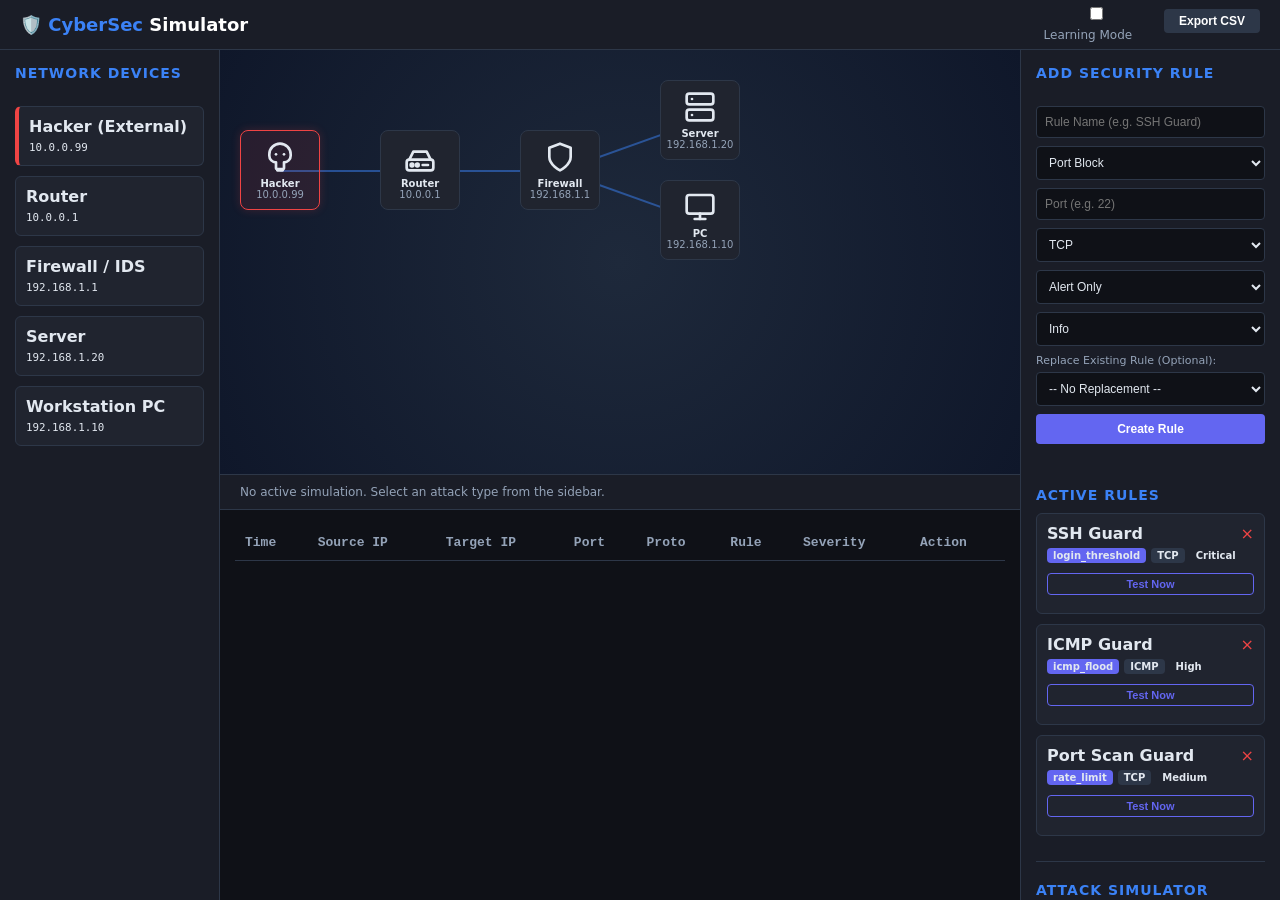
==== index.html @ 8f6ef449 "Initialize static Network Security Simulator for GitHub Pages" ====
<!DOCTYPE html>
<html lang="en">
<head>
    <meta charset="UTF-8">
    <meta name="viewport" content="width=device-width, initial-scale=1.0">
    <title>CyberSec Simulator | Network Security Dashboard</title>
    <link rel="stylesheet" href="style.css">
</head>
<body>
    <nav>
        <div style="font-weight: bold; font-size: 18px; color: var(--blue)">
            🛡️ CyberSec <span style="color:white">Simulator</span>
        </div>
        <div class="nav-actions">
            <label style="font-size: 12px; color: var(--muted)">
                <input type="checkbox" id="learn-mode"> Learning Mode
            </label>
            <button style="width: auto; padding: 5px 15px; background: var(--border)" onclick="exportCSV()">Export CSV</button>
        </div>
    </nav>

    <main>
        <!-- LEFT: Devices -->
        <aside class="sidebar">
            <div class="panel-title">Network Devices</div>
            <div id="device-list">
                <!-- Data populated via JS -->
                <div class="card" style="border-left: 4px solid var(--red)">
                    <strong>Hacker (External)</strong><br>
                    <small style="font-family: monospace">10.0.0.99</small>
                </div>
                <div class="card">
                    <strong>Router</strong><br>
                    <small style="font-family: monospace">10.0.0.1</small>
                </div>
                <div class="card">
                    <strong>Firewall / IDS</strong><br>
                    <small style="font-family: monospace">192.168.1.1</small>
                </div>
                <div class="card">
                    <strong>Server</strong><br>
                    <small style="font-family: monospace">192.168.1.20</small>
                </div>
                <div class="card">
                    <strong>Workstation PC</strong><br>
                    <small style="font-family: monospace">192.168.1.10</small>
                </div>
            </div>
        </aside>

        <!-- CENTER: Canvas & Logs -->
        <section class="center-content">
            <div id="diagram" class="diagram-container">
                <!-- Lines and Nodes rendered via JS -->
            </div>
            
            <div id="summary-bar" class="summary-bar">
                <div style="color: var(--muted)">No active simulation. Select an attack type from the sidebar.</div>
            </div>

            <div class="log-container">
                <table>
                    <thead>
                        <tr>
                            <th>Time</th>
                            <th>Source IP</th>
                            <th>Target IP</th>
                            <th>Port</th>
                            <th>Proto</th>
                            <th>Rule</th>
                            <th>Severity</th>
                            <th>Action</th>
                        </tr>
                    </thead>
                    <tbody id="alert-body">
                        <!-- Populated by JS -->
                    </tbody>
                </table>
            </div>
        </section>

        <!-- RIGHT: Rules & Attacks -->
        <aside class="sidebar sidebar-right">
            <div class="panel-title">Add Security Rule</div>
            <form id="rule-form">
                <input type="text" id="r-name" placeholder="Rule Name (e.g. SSH Guard)" required>
                <select id="r-type" onchange="onRuleTypeChange()">
                    <option value="port_block">Port Block</option>
                    <option value="rate_limit">Rate Limit</option>
                    <option value="icmp_flood">ICMP Flood</option>
                    <option value="login_threshold">Login Threshold</option>
                </select>
                <input type="number" id="r-port" placeholder="Port (e.g. 22)">
                <input type="number" id="r-threshold" placeholder="Threshold (pkts/sec)" style="display:none">
                <select id="r-protocol">
                    <option value="TCP">TCP</option>
                    <option value="UDP">UDP</option>
                    <option value="ICMP">ICMP</option>
                </select>
                <select id="r-action">
                    <option value="Alert">Alert Only</option>
                    <option value="Block">Block Only</option>
                    <option value="Block+Alert">Block + Alert</option>
                </select>
                <select id="r-severity">
                    <option value="Info">Info</option>
                    <option value="Medium">Medium</option>
                    <option value="High">High</option>
                    <option value="Critical">Critical</option>
                </select>
                <div style="font-size: 11px; color: var(--muted); margin-bottom: 5px">Replace Existing Rule (Optional):</div>
                <select id="r-replace">
                    <option value="">-- No Replacement --</option>
                </select>
                <button type="submit">Create Rule</button>
            </form>

            <div id="rules-list" style="margin-top: 20px">
                <!-- Rules populated via JS -->
            </div>

            <div style="margin-top: auto; padding-top: 20px; border-top: 1px solid var(--border)">
                <div class="panel-title">Attack Simulator</div>
                <button class="btn-attack btn-scan" onclick="launchAttack('port_scan')">Launch Port Scan</button>
                <button class="btn-attack btn-ssh" onclick="launchAttack('brute_force')">SSH Brute Force</button>
                <button class="btn-attack btn-ping" onclick="launchAttack('ping_flood')">ICMP Ping Flood</button>
            </div>
        </aside>
    </main>

    <script src="script.js"></script>
</body>
</html>
---- style.css ----
:root {
    --bg: #0f1117;
    --surface: #1a1d27;
    --card: #20242f;
    --text: #e2e8f0;
    --muted: #94a3b8;
    --border: #2d3748;
    --blue: #3b82f6;
    --red: #ef4444;
    --green: #22c55e;
    --amber: #f59e0b;
    --accent: #6366f1;
}

* {
    box-sizing: border-box;
    margin: 0;
    padding: 0;
}

body {
    background-color: var(--bg);
    color: var(--text);
    font-family: system-ui, -apple-system, sans-serif;
    height: 100vh;
    display: flex;
    flex-direction: column;
    overflow: hidden;
}

/* Nav */
nav {
    height: 50px;
    background: var(--surface);
    border-bottom: 1px solid var(--border);
    display: flex;
    align-items: center;
    padding: 0 20px;
    justify-content: space-between;
}

.nav-actions {
    display: flex;
    gap: 15px;
    align-items: center;
}

/* Three-column layout */
main {
    flex: 1;
    display: grid;
    grid-template-columns: 220px 1fr 260px;
    overflow: hidden;
}

/* Sidebars */
.sidebar {
    background: var(--surface);
    border-right: 1px solid var(--border);
    padding: 15px;
    display: flex;
    flex-direction: column;
    gap: 15px;
    overflow-y: auto;
}

.sidebar-right {
    border-right: none;
    border-left: 1px solid var(--border);
}

/* Center Content */
.center-content {
    display: flex;
    flex-direction: column;
    overflow: hidden;
}

/* Network Diagram */
.diagram-container {
    height: 50%;
    position: relative;
    background: radial-gradient(circle at center, #1e293b 0%, #0f172a 100%);
    border-bottom: 1px solid var(--border);
    overflow: hidden;
}

.device-node {
    position: absolute;
    width: 80px;
    height: 80px;
    background: var(--card);
    border: 1px solid var(--border);
    border-radius: 8px;
    display: flex;
    flex-direction: column;
    align-items: center;
    justify-content: center;
    font-size: 10px;
    z-index: 2;
    transition: all 0.3s ease;
}

.device-node svg {
    width: 32px;
    height: 32px;
    margin-bottom: 5px;
}

.device-node.hacker {
    background: rgba(239, 68, 68, 0.1);
    border-color: var(--red);
    box-shadow: 0 0 10px rgba(239, 68, 68, 0.2);
}

/* Connection Lines */
.connection-line {
    position: absolute;
    height: 2px;
    background: var(--blue);
    opacity: 0.5;
    z-index: 1;
    transform-origin: left center;
    pointer-events: none;
}

/* Alert Table */
.log-container {
    flex: 1;
    padding: 15px;
    overflow-y: auto;
    background: var(--bg);
}

table {
    width: 100%;
    border-collapse: collapse;
    font-size: 13px;
    font-family: 'Courier New', Courier, monospace;
}

th {
    text-align: left;
    padding: 10px;
    color: var(--muted);
    border-bottom: 1px solid var(--border);
    position: sticky;
    top: 0;
    background: var(--bg);
}

td {
    padding: 10px;
    border-bottom: 1px solid var(--border);
    cursor: pointer;
}

.severity-critical { background: rgba(69, 10, 10, 0.4); }
.severity-high { background: rgba(67, 20, 7, 0.4); }
.severity-medium { background: rgba(66, 32, 6, 0.4); }
.severity-info { background: rgba(12, 26, 74, 0.4); }
.severity-allow { background: rgba(14, 69, 10, 0.3); border-left: 3px solid var(--green); }

/* Forms & UI */
.panel-title {
    font-size: 14px;
    font-weight: bold;
    margin-bottom: 10px;
    color: var(--blue);
    text-transform: uppercase;
    letter-spacing: 1px;
}

.card {
    background: var(--card);
    border: 1px solid var(--border);
    border-radius: 6px;
    padding: 10px;
    margin-bottom: 10px;
}

input, select, button {
    width: 100%;
    background: var(--bg);
    border: 1px solid var(--border);
    color: var(--text);
    padding: 8px;
    border-radius: 4px;
    margin-bottom: 8px;
    font-size: 12px;
}

button {
    background: var(--accent);
    color: white;
    cursor: pointer;
    border: none;
    font-weight: bold;
    transition: filter 0.2s;
}

button:hover { filter: brightness(1.2); }
button:disabled { opacity: 0.5; cursor: not-allowed; }

.btn-test {
    background: transparent;
    border: 1px solid var(--accent);
    color: var(--accent);
    margin-top: 10px;
    font-size: 11px;
    padding: 4px;
}

.btn-test:hover {
    background: var(--accent);
    color: white;
}

.btn-attack {
    margin-bottom: 10px;
    text-transform: uppercase;
}

.btn-scan { background: #64748b; }
.btn-ssh { background: #f59e0b; }
.btn-ping { background: #ef4444; }

/* Rule Badges */
.badge {
    display: inline-block;
    padding: 2px 6px;
    border-radius: 4px;
    font-size: 10px;
    font-weight: bold;
}

/* Animations */
@keyframes pulse-scan {
    0% { background-color: var(--blue); box-shadow: 0 0 0px var(--accent); }
    50% { background-color: var(--accent); box-shadow: 0 0 20px var(--accent); }
    100% { background-color: var(--blue); box-shadow: 0 0 0px var(--accent); }
}

@keyframes pulse-brute {
    0% { background-color: var(--blue); box-shadow: 0 0 0px var(--amber); }
    30% { background-color: var(--amber); box-shadow: 0 0 20px var(--amber); }
    60% { background-color: var(--blue); box-shadow: 0 0 0px var(--amber); }
    100% { background-color: var(--blue); box-shadow: 0 0 0px var(--amber); }
}

@keyframes pulse-flood {
    0% { background-color: var(--blue); box-shadow: 0 0 0px var(--red); }
    25% { background-color: var(--red); box-shadow: 0 0 25px var(--red); }
    50% { background-color: var(--blue); box-shadow: 0 0 25px var(--blue); }
    75% { background-color: var(--red); box-shadow: 0 0 25px var(--red); }
    100% { background-color: var(--blue); box-shadow: 0 0 0px var(--red); }
}

.attacking-scan {
    animation: pulse-scan 0.3s infinite;
    opacity: 1;
    z-index: 3;
}

.attacking-brute {
    animation: pulse-brute 0.8s infinite;
    opacity: 1;
    z-index: 3;
}

.attacking-flood {
    animation: pulse-flood 0.2s infinite;
    opacity: 1;
    z-index: 3;
}

@keyframes blink-red {
    0% { border-color: var(--border); }
    50% { border-color: var(--red); box-shadow: 0 0 15px var(--red); }
    100% { border-color: var(--border); }
}

.targeted {
    animation: blink-red 0.5s infinite;
}

@keyframes flash-green {
    0% { background: var(--card); }
    50% { background: var(--green); box-shadow: 0 0 20px var(--green); }
    100% { background: var(--card); }
}

.blocked {
    animation: flash-green 0.5s 2;
}

/* Enhanced Node Effects */
@keyframes radar-sweep {
    0% { transform: rotate(0deg); opacity: 0; }
    50% { opacity: 0.5; }
    100% { transform: rotate(360deg); opacity: 0; }
}

.radar-sweep::after {
    content: '';
    position: absolute;
    width: 200%;
    height: 200%;
    background: conic-gradient(from 0deg, transparent, var(--accent), transparent 90deg);
    top: -50%;
    left: -50%;
    z-index: 0;
    animation: radar-sweep 2s linear infinite;
    pointer-events: none;
    border-radius: 50%;
}

@keyframes shake {
    0%, 100% { transform: translate(0, 0); }
    25% { transform: translate(-2px, -2px); }
    50% { transform: translate(2px, 2px); }
    75% { transform: translate(-2px, 2px); }
}

.shaking {
    animation: shake 0.1s infinite;
}

/* Packet Particles */
.packet {
    position: absolute;
    width: 6px;
    height: 6px;
    border-radius: 50%;
    z-index: 10;
    pointer-events: none;
    box-shadow: 0 0 8px currentColor;
    transition: all 0.5s linear;
}

.packet-malicious { color: var(--red); background: var(--red); }
.packet-normal { color: var(--blue); background: var(--blue); }
.packet-blocked { color: var(--green); background: var(--green); }

/* Rule List Glow */
@keyframes item-glow {
    0% { border-color: var(--border); }
    50% { border-color: var(--accent); box-shadow: 0 0 15px var(--accent); }
    100% { border-color: var(--border); }
}

.new-rule-glow {
    animation: item-glow 1s ease-in-out;
}

/* Scrollbars */
::-webkit-scrollbar {
    width: 6px;
}
::-webkit-scrollbar-track {
    background: var(--bg);
}
::-webkit-scrollbar-thumb {
    background: var(--border);
    border-radius: 3px;
}

/* Summary Bar */
.summary-bar {
    padding: 10px 20px;
    background: var(--surface);
    border-bottom: 1px solid var(--border);
    font-size: 12px;
    display: flex;
    justify-content: space-between;
    align-items: center;
}

.threat-score {
    font-size: 18px;
    font-weight: bold;
}

.detail-row {
    background: rgba(0,0,0,0.3);
    font-style: italic;
    color: var(--muted);
}
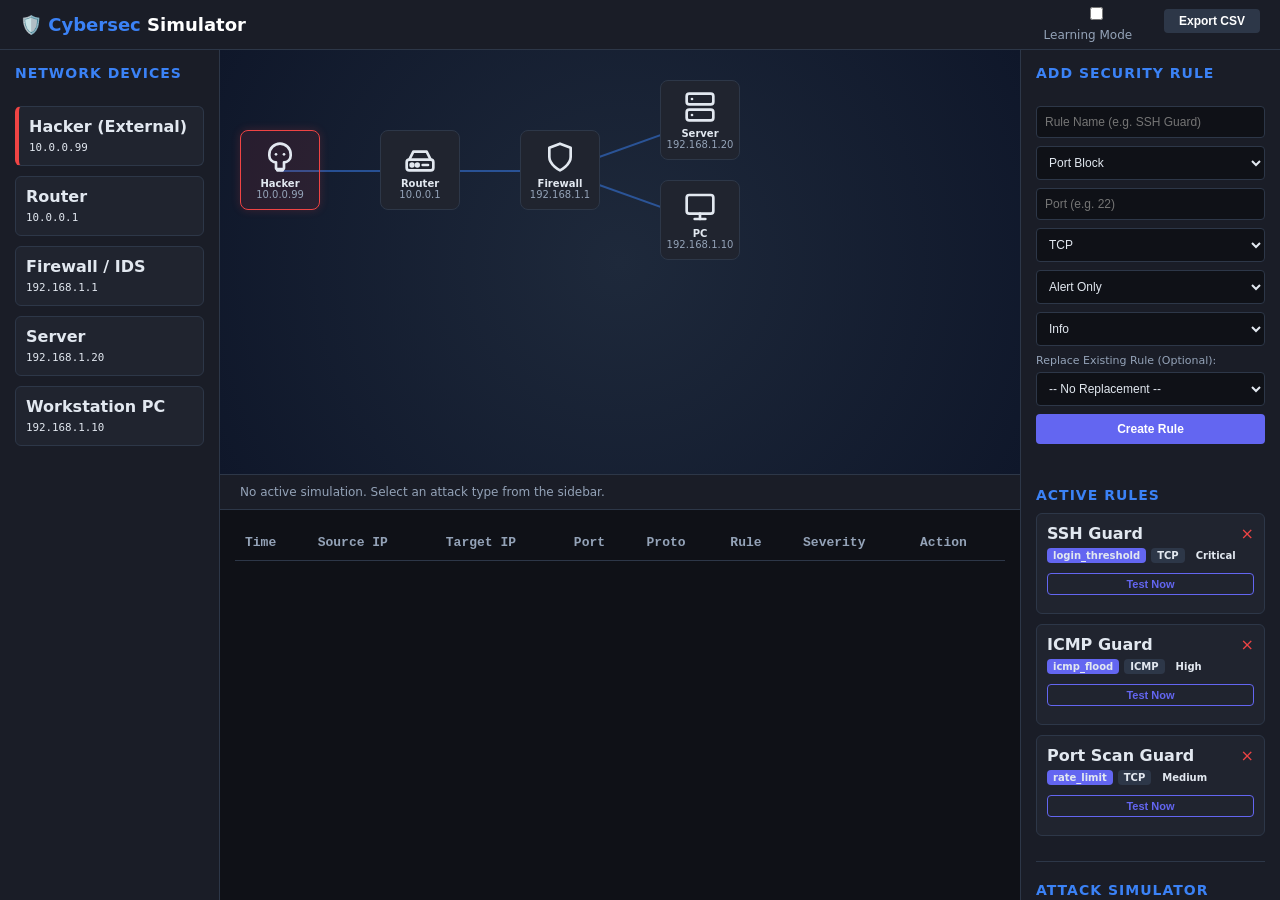
==== commit 1acd12ee: "Update project name to Cybersec Simulator" ====
--- a/index.html
+++ b/index.html
@@ -3,13 +3,13 @@
 <head>
     <meta charset="UTF-8">
     <meta name="viewport" content="width=device-width, initial-scale=1.0">
-    <title>CyberSec Simulator | Network Security Dashboard</title>
+    <title>Cybersec Simulator | Network Security Dashboard</title>
     <link rel="stylesheet" href="style.css">
 </head>
 <body>
     <nav>
         <div style="font-weight: bold; font-size: 18px; color: var(--blue)">
-            🛡️ CyberSec <span style="color:white">Simulator</span>
+            🛡️ Cybersec <span style="color:white">Simulator</span>
         </div>
         <div class="nav-actions">
             <label style="font-size: 12px; color: var(--muted)">
